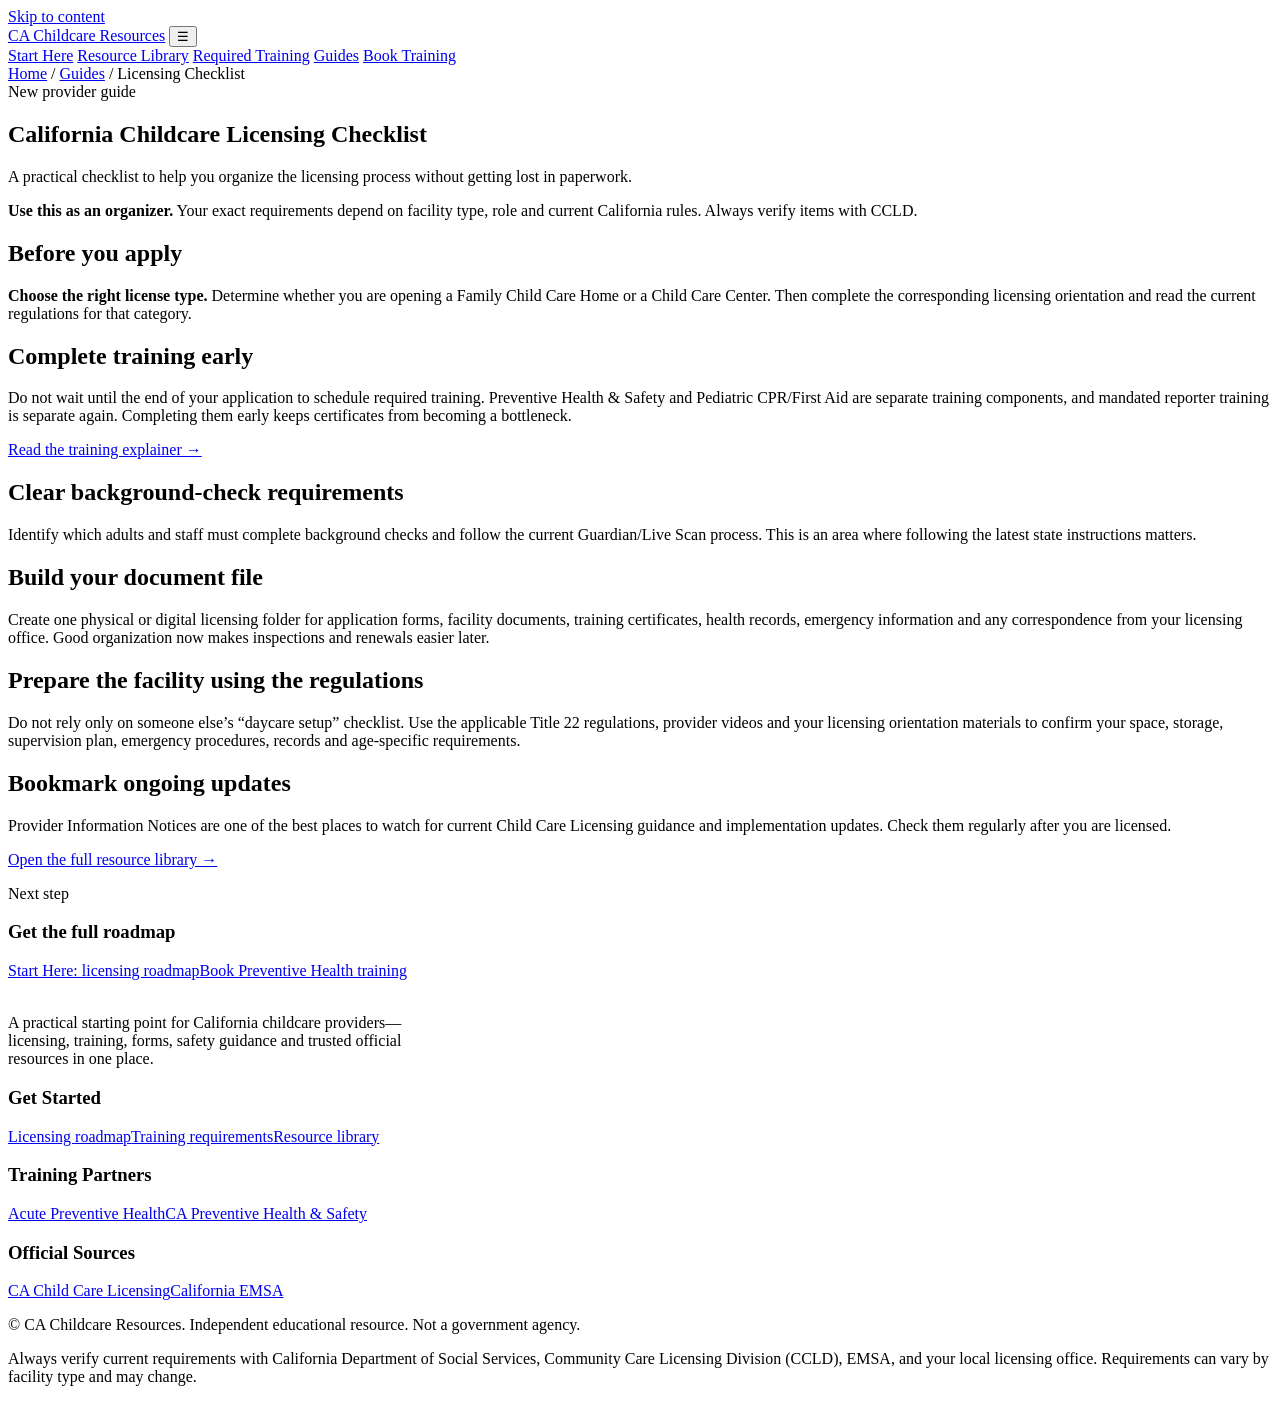
==== california-childcare-licensing-checklist.html @ 6dc06b94 "Add files via upload" ====
<!doctype html>
<html lang="en">
<head>
<meta charset="utf-8">
<meta name="viewport" content="width=device-width,initial-scale=1">
<title>California Childcare Licensing Checklist for New Providers</title>
<meta name="description" content="A practical California childcare licensing checklist for new providers: orientation, training, background checks, forms, facility prep and ongoing licensing updates.">
<link rel="canonical" href="https://www.cachildcareresources.com/articles/california-childcare-licensing-checklist.html">
<meta property="og:title" content="California Childcare Licensing Checklist for New Providers">
<meta property="og:description" content="A practical California childcare licensing checklist for new providers: orientation, training, background checks, forms, facility prep and ongoing licensing updates.">
<meta property="og:type" content="website">
<meta property="og:url" content="https://www.cachildcareresources.com/articles/california-childcare-licensing-checklist.html">
<meta name="theme-color" content="#0d817a">
<link rel="stylesheet" href="/assets/styles.css">

</head>
<body>

<a class="skip" href="#main">Skip to content</a>
<header class="site-header">
  <div class="container nav">
    <a class="brand" href="/"><span class="brand-mark" aria-hidden="true"></span><span>CA Childcare Resources</span></a>
    <button class="mobile-toggle" aria-label="Open navigation">☰</button>
    <nav class="nav-links" aria-label="Main navigation">
      <a href="/start-here.html">Start Here</a>
      <a href="/resources.html">Resource Library</a>
      <a href="/training.html">Required Training</a>
      <a href="/articles/">Guides</a>
      <a class="nav-cta" href="https://www.acutepreventivehealth.com/#book-your-class-now" target="_blank" rel="noopener">Book Training</a>
    </nav>
  </div>
</header>

<main id="main">

<section class="page-hero"><div class="container"><div class="breadcrumbs"><a href="/">Home</a> / <a href="/articles/">Guides</a> / Licensing Checklist</div><div class="eyebrow">New provider guide</div><h1>California Childcare Licensing Checklist</h1><p class="hero-copy">A practical checklist to help you organize the licensing process without getting lost in paperwork.</p></div></section>
<section><div class="container content-wrap"><article class="prose">
<div class="notice"><b>Use this as an organizer.</b> Your exact requirements depend on facility type, role and current California rules. Always verify items with CCLD.</div>
<h2>Before you apply</h2>
<p><b>Choose the right license type.</b> Determine whether you are opening a Family Child Care Home or a Child Care Center. Then complete the corresponding licensing orientation and read the current regulations for that category.</p>
<h2>Complete training early</h2>
<p>Do not wait until the end of your application to schedule required training. Preventive Health & Safety and Pediatric CPR/First Aid are separate training components, and mandated reporter training is separate again. Completing them early keeps certificates from becoming a bottleneck.</p>
<p><a href="/training.html">Read the training explainer →</a></p>
<h2>Clear background-check requirements</h2>
<p>Identify which adults and staff must complete background checks and follow the current Guardian/Live Scan process. This is an area where following the latest state instructions matters.</p>
<h2>Build your document file</h2>
<p>Create one physical or digital licensing folder for application forms, facility documents, training certificates, health records, emergency information and any correspondence from your licensing office. Good organization now makes inspections and renewals easier later.</p>
<h2>Prepare the facility using the regulations</h2>
<p>Do not rely only on someone else’s “daycare setup” checklist. Use the applicable Title 22 regulations, provider videos and your licensing orientation materials to confirm your space, storage, supervision plan, emergency procedures, records and age-specific requirements.</p>
<h2>Bookmark ongoing updates</h2>
<p>Provider Information Notices are one of the best places to watch for current Child Care Licensing guidance and implementation updates. Check them regularly after you are licensed.</p>
<p><a href="/resources.html">Open the full resource library →</a></p>
</article><aside class="sidebar"><div class="card"><div class="eyebrow">Next step</div><h3>Get the full roadmap</h3><a href="/start-here.html">Start Here: licensing roadmap</a><a href="https://www.acutepreventivehealth.com/#book-your-class-now" target="_blank" rel="noopener">Book Preventive Health training</a></div></aside></div></section>

</main>

<footer>
  <div class="container">
    <div class="footer-grid">
      <div>
        <a class="brand" href="/" style="color:#fff"><span class="brand-mark"></span><span>CA Childcare Resources</span></a>
        <p style="max-width:420px">A practical starting point for California childcare providers—licensing, training, forms, safety guidance and trusted official resources in one place.</p>
      </div>
      <div><h3>Get Started</h3><a href="/start-here.html">Licensing roadmap</a><a href="/training.html">Training requirements</a><a href="/resources.html">Resource library</a></div>
      <div><h3>Training Partners</h3><a href="https://www.acutepreventivehealth.com/" target="_blank" rel="noopener">Acute Preventive Health</a><a href="https://www.capreventivehealthandsafety.com/" target="_blank" rel="noopener">CA Preventive Health & Safety</a></div>
      <div><h3>Official Sources</h3><a href="https://www.cdss.ca.gov/inforesources/child-care-licensing" target="_blank" rel="noopener">CA Child Care Licensing</a><a href="https://emsa.ca.gov/childcare_provider/" target="_blank" rel="noopener">California EMSA</a></div>
    </div>
    <div class="footer-bottom">
      <p>© <span data-year></span> CA Childcare Resources. Independent educational resource. Not a government agency.</p>
      <p class="disclaimer">Always verify current requirements with California Department of Social Services, Community Care Licensing Division (CCLD), EMSA, and your local licensing office. Requirements can vary by facility type and may change.</p>
    </div>
  </div>
</footer>
<script src="/assets/app.js"></script>

</body>
</html>
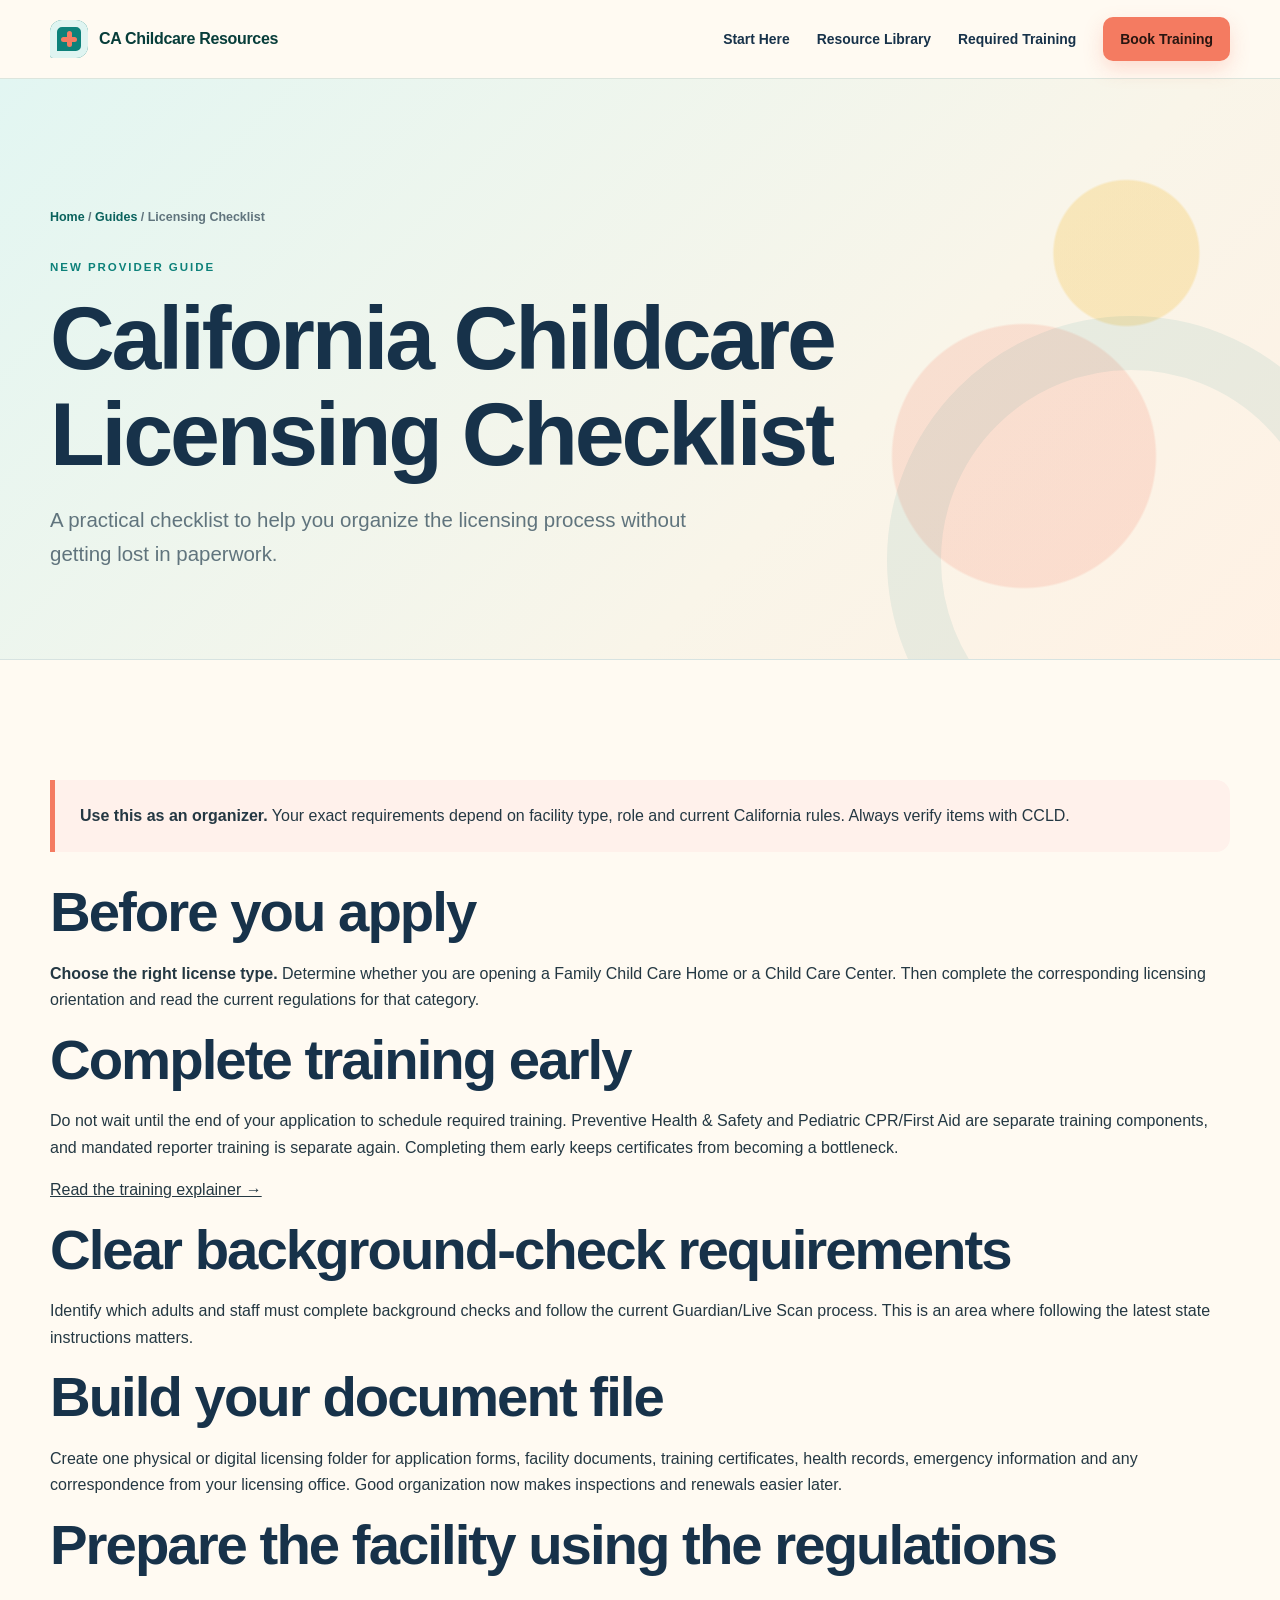
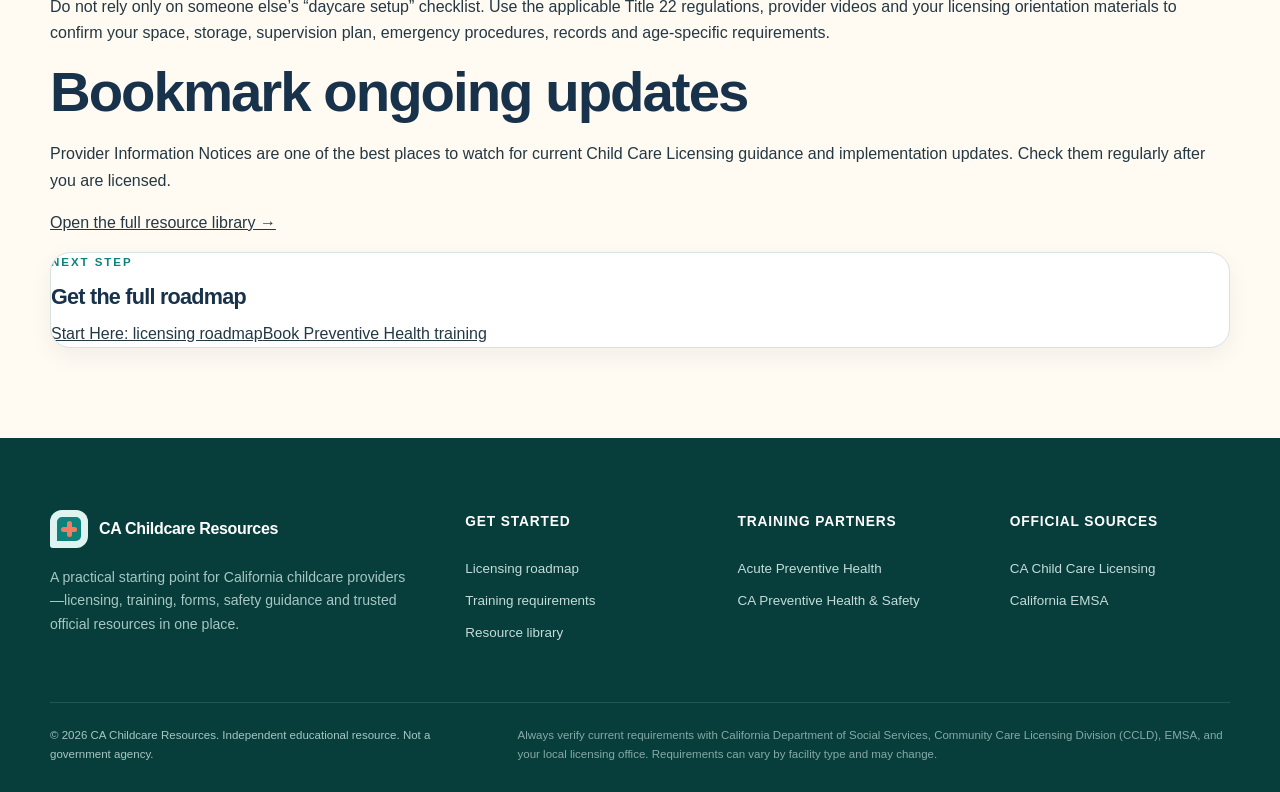
==== commit bbe0d4bf: "Remove Guides link from navigation" ====
--- a/california-childcare-licensing-checklist.html
+++ b/california-childcare-licensing-checklist.html
@@ -25,7 +25,6 @@
       <a href="/start-here.html">Start Here</a>
       <a href="/resources.html">Resource Library</a>
       <a href="/training.html">Required Training</a>
-      <a href="/articles/">Guides</a>
       <a class="nav-cta" href="https://www.acutepreventivehealth.com/#book-your-class-now" target="_blank" rel="noopener">Book Training</a>
     </nav>
   </div>
@@ -74,4 +73,4 @@
 <script src="/assets/app.js"></script>
 
 </body>
-</html>+</html>
--- a/assets/styles.css
+++ b/assets/styles.css
@@ -0,0 +1,307 @@
+/* CA Childcare Resources â€” shared site styles */
+:root {
+  --teal-950: #073d3a;
+  --teal-800: #0a625d;
+  --teal-700: #0d817a;
+  --teal-100: #dff4f1;
+  --coral: #f47b61;
+  --coral-dark: #cb553e;
+  --gold: #f5c85b;
+  --navy: #17324a;
+  --ink: #243843;
+  --muted: #60747d;
+  --cream: #fffaf2;
+  --white: #ffffff;
+  --line: #d7e3e1;
+  --shadow: 0 18px 45px rgba(19, 63, 66, 0.11);
+  --radius: 20px;
+  --container: 1180px;
+}
+
+* { box-sizing: border-box; }
+html { scroll-behavior: smooth; }
+body {
+  margin: 0;
+  background: var(--cream);
+  color: var(--ink);
+  font-family: Inter, ui-sans-serif, -apple-system, BlinkMacSystemFont, "Segoe UI", sans-serif;
+  font-size: 16px;
+  line-height: 1.65;
+  -webkit-font-smoothing: antialiased;
+}
+
+img { display: block; max-width: 100%; }
+a { color: inherit; }
+h1, h2, h3, p { margin-top: 0; }
+h1, h2, h3 {
+  color: var(--navy);
+  line-height: 1.08;
+  letter-spacing: -0.035em;
+}
+h1 { margin-bottom: 20px; font-size: clamp(2.75rem, 7vw, 5.75rem); }
+h2 { margin-bottom: 18px; font-size: clamp(2rem, 4.4vw, 3.75rem); }
+h3 { margin-bottom: 12px; font-size: 1.35rem; }
+
+.container { width: min(var(--container), calc(100% - 40px)); margin-inline: auto; }
+.skip {
+  position: fixed;
+  top: 10px;
+  left: 10px;
+  z-index: 999;
+  padding: 10px 14px;
+  background: var(--navy);
+  color: var(--white);
+  border-radius: 8px;
+  transform: translateY(-160%);
+}
+.skip:focus { transform: translateY(0); }
+
+/* Header */
+.site-header {
+  position: sticky;
+  top: 0;
+  z-index: 50;
+  background: rgba(255, 250, 242, 0.95);
+  border-bottom: 1px solid rgba(10, 98, 93, 0.14);
+  backdrop-filter: blur(14px);
+}
+.nav { min-height: 78px; display: flex; align-items: center; justify-content: space-between; gap: 30px; }
+.brand {
+  display: inline-flex;
+  align-items: center;
+  gap: 11px;
+  color: var(--teal-950);
+  font-weight: 850;
+  letter-spacing: -0.02em;
+  text-decoration: none;
+}
+.brand-mark {
+  position: relative;
+  display: inline-grid;
+  flex: 0 0 38px;
+  width: 38px;
+  height: 38px;
+  place-items: center;
+  overflow: hidden;
+  border-radius: 12px 12px 12px 3px;
+  background: var(--teal-700);
+  box-shadow: inset 0 0 0 7px var(--teal-100);
+}
+.brand-mark::before,
+.brand-mark::after {
+  position: absolute;
+  content: "";
+  background: var(--coral);
+}
+.brand-mark::before { width: 16px; height: 5px; border-radius: 10px; }
+.brand-mark::after { width: 5px; height: 16px; border-radius: 10px; }
+.nav-links { display: flex; align-items: center; gap: 27px; }
+.nav-links a {
+  color: var(--navy);
+  font-size: 0.87rem;
+  font-weight: 750;
+  text-decoration: none;
+}
+.nav-links a:hover, .nav-links a:focus-visible { color: var(--teal-700); }
+.nav-links .nav-cta {
+  padding: 11px 17px;
+  border-radius: 10px;
+  background: var(--coral);
+  color: #281510;
+  box-shadow: 0 8px 20px rgba(244, 123, 97, 0.24);
+}
+.nav-links .nav-cta:hover { background: var(--gold); color: var(--navy); }
+.mobile-toggle {
+  display: none;
+  width: 43px;
+  height: 43px;
+  border: 1px solid var(--line);
+  border-radius: 10px;
+  background: var(--white);
+  color: var(--navy);
+  font-size: 1.25rem;
+  cursor: pointer;
+}
+
+/* Page hero */
+.page-hero {
+  position: relative;
+  overflow: hidden;
+  padding: clamp(76px, 10vw, 130px) 0 88px;
+  background:
+    radial-gradient(circle at 88% 30%, rgba(245, 200, 91, 0.33) 0 6%, transparent 6.2%),
+    radial-gradient(circle at 80% 65%, rgba(244, 123, 97, 0.18) 0 12%, transparent 12.2%),
+    linear-gradient(135deg, #e2f6f2 0%, #f9f5e9 65%, #fff1e4 100%);
+  border-bottom: 1px solid var(--line);
+}
+.page-hero::after {
+  position: absolute;
+  right: -95px;
+  bottom: -145px;
+  width: 380px;
+  height: 380px;
+  border: 54px solid rgba(13, 129, 122, 0.08);
+  border-radius: 50%;
+  content: "";
+}
+.page-hero .container { position: relative; z-index: 1; }
+.breadcrumbs { margin-bottom: 30px; color: var(--muted); font-size: 0.78rem; font-weight: 700; }
+.breadcrumbs a { color: var(--teal-800); text-decoration: none; }
+.eyebrow {
+  margin-bottom: 13px;
+  color: var(--teal-700);
+  font-size: 0.72rem;
+  font-weight: 900;
+  letter-spacing: 0.17em;
+  text-transform: uppercase;
+}
+.page-hero h1 { max-width: 800px; }
+.hero-copy { max-width: 690px; margin-bottom: 0; color: var(--muted); font-size: clamp(1.05rem, 2vw, 1.28rem); }
+
+/* General content */
+main > section:not(.page-hero) { padding: 90px 0; }
+.article-grid {
+  display: grid;
+  grid-template-columns: repeat(3, minmax(0, 1fr));
+  gap: 22px;
+}
+.card {
+  position: relative;
+  overflow: hidden;
+  border: 1px solid var(--line);
+  border-radius: var(--radius);
+  background: var(--white);
+  box-shadow: 0 8px 24px rgba(19, 63, 66, 0.055);
+}
+.article-card {
+  min-height: 330px;
+  padding: 31px;
+  display: flex;
+  flex-direction: column;
+  transition: transform 180ms ease, box-shadow 180ms ease, border-color 180ms ease;
+}
+.article-card::before {
+  width: 54px;
+  height: 7px;
+  margin-bottom: 34px;
+  border-radius: 99px;
+  background: var(--coral);
+  content: "";
+}
+.article-card:nth-child(2)::before { background: var(--teal-700); }
+.article-card:nth-child(3)::before { background: var(--gold); }
+.article-card:hover {
+  transform: translateY(-6px);
+  border-color: #9cc9c4;
+  box-shadow: var(--shadow);
+}
+.article-card .meta {
+  margin-bottom: 15px;
+  color: var(--teal-700);
+  font-size: 0.67rem;
+  font-weight: 900;
+  letter-spacing: 0.13em;
+  text-transform: uppercase;
+}
+.article-card h3 { font-size: clamp(1.35rem, 2.2vw, 1.72rem); }
+.article-card p { margin-bottom: 26px; color: var(--muted); }
+.more {
+  margin-top: auto;
+  color: var(--teal-800);
+  font-size: 0.86rem;
+  font-weight: 850;
+  text-decoration: none;
+}
+.more:hover { color: var(--coral-dark); }
+
+/* Shared helpers for the remaining pages */
+.button, .btn {
+  display: inline-flex;
+  align-items: center;
+  justify-content: center;
+  padding: 13px 20px;
+  border: 0;
+  border-radius: 10px;
+  background: var(--teal-700);
+  color: var(--white);
+  font-weight: 800;
+  text-decoration: none;
+}
+.button:hover, .btn:hover { background: var(--teal-950); }
+.notice, .callout {
+  margin: 30px 0;
+  padding: 23px 25px;
+  border-left: 5px solid var(--coral);
+  border-radius: 0 14px 14px 0;
+  background: #fff1eb;
+}
+.content-grid { display: grid; grid-template-columns: 1fr 1fr; gap: 24px; }
+.resource-list { display: grid; gap: 14px; padding: 0; list-style: none; }
+.resource-list a { color: var(--teal-800); font-weight: 800; }
+
+/* Footer */
+footer { padding: 72px 0 28px; background: var(--teal-950); color: #c5dcda; }
+.footer-grid {
+  display: grid;
+  grid-template-columns: 1.65fr repeat(3, 1fr);
+  gap: 52px;
+}
+footer .brand { margin-bottom: 18px; }
+footer h3 { margin: 5px 0 18px; color: var(--white); font-size: 0.86rem; letter-spacing: 0.06em; text-transform: uppercase; }
+footer p { color: #a7c7c4; font-size: 0.88rem; }
+footer .footer-grid > div:not(:first-child) { display: flex; flex-direction: column; gap: 10px; }
+footer .footer-grid a:not(.brand) { color: #c5dcda; font-size: 0.84rem; text-decoration: none; }
+footer .footer-grid a:hover { color: var(--gold); }
+.footer-bottom {
+  display: grid;
+  grid-template-columns: 0.75fr 1.25fr;
+  gap: 40px;
+  margin-top: 52px;
+  padding-top: 23px;
+  border-top: 1px solid rgba(255, 255, 255, 0.13);
+}
+.footer-bottom p { margin: 0; font-size: 0.72rem; }
+.disclaimer { color: #86aaa7 !important; }
+
+*:focus-visible { outline: 3px solid var(--gold); outline-offset: 3px; }
+
+@media (max-width: 920px) {
+  .mobile-toggle { display: inline-grid; place-items: center; }
+  .nav-links {
+    position: absolute;
+    top: calc(100% + 1px);
+    left: 0;
+    right: 0;
+    display: none;
+    align-items: stretch;
+    padding: 18px 20px 24px;
+    background: var(--white);
+    border-bottom: 1px solid var(--line);
+    box-shadow: var(--shadow);
+  }
+  .nav-links.is-open { display: flex; flex-direction: column; gap: 4px; }
+  .nav-links a { padding: 12px; border-radius: 8px; }
+  .nav-links .nav-cta { margin-top: 7px; text-align: center; }
+  .article-grid { grid-template-columns: 1fr 1fr; }
+  .footer-grid { grid-template-columns: 1.3fr 1fr 1fr; }
+  .footer-grid > div:last-child { grid-column: 2 / -1; }
+}
+
+@media (max-width: 650px) {
+  .container { width: min(100% - 30px, var(--container)); }
+  .nav { min-height: 69px; }
+  .brand { font-size: 0.91rem; }
+  .brand-mark { width: 34px; height: 34px; flex-basis: 34px; }
+  .page-hero { padding: 64px 0 66px; }
+  main > section:not(.page-hero) { padding: 64px 0; }
+  .article-grid, .content-grid, .footer-grid, .footer-bottom { grid-template-columns: 1fr; }
+  .article-card { min-height: auto; }
+  .footer-grid { gap: 30px; }
+  .footer-grid > div:last-child { grid-column: auto; }
+  .footer-bottom { gap: 16px; }
+}
+
+@media (prefers-reduced-motion: reduce) {
+  html { scroll-behavior: auto; }
+  .article-card { transition: none; }
+}
